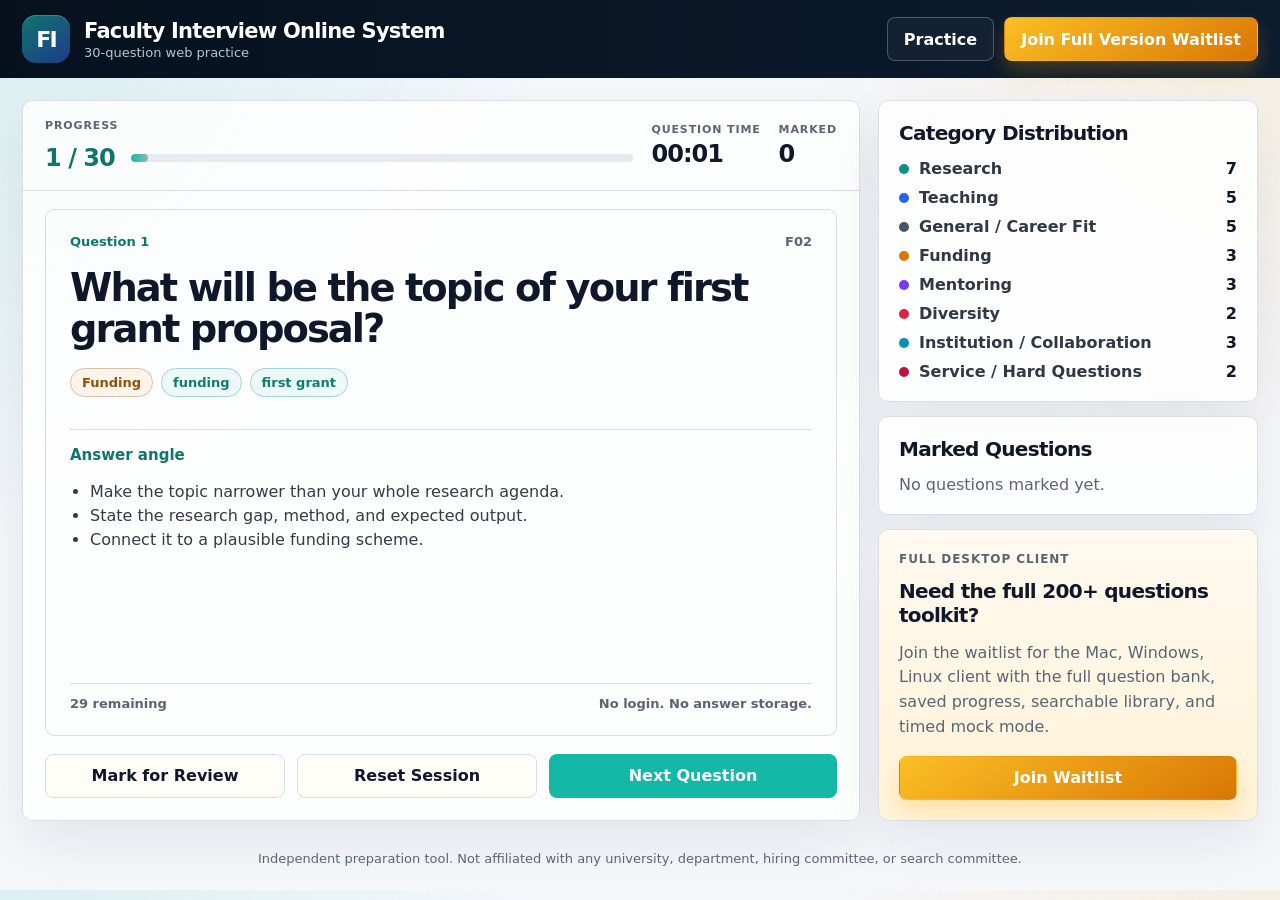
==== index.html @ 975f3d57 "Update index.html" ====
<!DOCTYPE html>
<html lang="en">
<head>
  <meta charset="UTF-8">
  <meta name="viewport" content="width=device-width, initial-scale=1.0">
  <meta name="description" content="Faculty Interview Online System: a free 30-question web practice set with a waitlist for the full desktop client.">
  <title>Faculty Interview Online System</title>
  <link rel="stylesheet" href="styles.css">
  <link rel="icon" href="favicon_io/favicon.ico" sizes="any">
  <link rel="icon" type="image/png" sizes="32x32" href="favicon_io/favicon-32x32.png">
  <link rel="icon" type="image/png" sizes="16x16" href="favicon_io/favicon-16x16.png">
  <link rel="apple-touch-icon" sizes="180x180" href="favicon_io/apple-touch-icon.png">
  <link rel="manifest" href="favicon_io/site.webmanifest">
  <meta name="theme-color" content="#07111e">
</head>
<body data-page="practice">
  <header class="topbar">
    <a class="brand" href="index.html" aria-label="Faculty Interview Online System">
      <span class="brand-mark">FI</span>
      <span>
        <strong>Faculty Interview Online System</strong>
        <small>30-question web practice</small>
      </span>
    </a>
    <nav class="top-actions" aria-label="Primary navigation">
      <a class="button button-ghost" href="#practice">Practice</a>
      <a class="button button-warm" href="waitlist.html">Join Full Version Waitlist</a>
    </nav>
  </header>

  <main class="page-shell">


    <section id="practice" class="practice-layout">
      <section class="practice-card" aria-label="Current practice question">
        <div class="session-bar">
          <div class="metric progress-metric">
            <span>Progress</span>
            <strong id="progressText">1 / 30</strong>
            <div class="progress-track" aria-hidden="true">
              <div id="progressFill" class="progress-fill"></div>
            </div>
          </div>
          <div class="metric">
            <span>Question Time</span>
            <strong id="timerText">00:00</strong>
          </div>
          <div class="metric">
            <span>Marked</span>
            <strong id="markedCount">0</strong>
          </div>
        </div>

        <article class="question-panel">
          <div class="question-meta">
            <span id="questionNumber">Question 1</span>
            <span id="questionId">Q01</span>
          </div>
          <h2 id="questionText"></h2>
          <p id="questionNote" class="question-note" hidden></p>
          <div id="tagList" class="tag-list" aria-label="Question categories"></div>
          <div class="answer-angle">
            <h3>Answer angle</h3>
            <ul id="answerAngleList"></ul>
          </div>
          <div class="question-footer">
            <span id="remainingText">29 remaining</span>
            <span>No login. No answer storage.</span>
          </div>
        </article>

        <div class="practice-controls">
          <button id="reviewButton" class="button button-outline" type="button">Mark for Review</button>
          <button id="resetButton" class="button button-secondary" type="button">Reset Session</button>
          <button id="nextButton" class="button button-primary" type="button">Next Question</button>
        </div>
      </section>

      <aside class="side-stack" aria-label="Practice details">
        <section class="side-card">
          <h2>Category Distribution</h2>
          <div id="distributionList" class="distribution-list"></div>
        </section>

        <section class="side-card">
          <h2>Marked Questions</h2>
          <div id="markedList" class="marked-list">No questions marked yet.</div>
        </section>

        <section class="side-card full-card">
          <p class="eyebrow">Full desktop client</p>
          <h2>Need the full 200+ questions toolkit?</h2>
          <p>Join the waitlist for the Mac, Windows, Linux client with the full question bank, saved progress, searchable library, and timed mock mode.</p>
          <a class="button button-warm full-width" href="waitlist.html">Join Waitlist</a>
        </section>
      </aside>
    </section>
  </main>

  <footer class="footer-note">
    Independent preparation tool. Not affiliated with any university, department, hiring committee, or search committee.
  </footer>

  <script src="app.js"></script>
</body>
</html>
---- styles.css ----
:root {
  --bg: #f5f7fb;
  --surface: #ffffff;
  --panel: #ffffff;
  --ink: #0f172a;
  --muted: #5b6475;
  --line: #d9dee8;
  --nav: #07111e;
  --nav-2: #0b1c2f;
  --accent: #14b8a6;
  --accent-strong: #0f766e;
  --warm: #f59e0b;
  --warm-strong: #d97706;
  --danger: #b42318;
  --shadow: 0 22px 55px rgba(15, 23, 42, 0.08);
}

* {
  box-sizing: border-box;
}

html {
  scroll-behavior: smooth;
}

body {
  background:
    radial-gradient(circle at top left, rgba(20, 184, 166, 0.12), transparent 34rem),
    radial-gradient(circle at top right, rgba(245, 158, 11, 0.10), transparent 30rem),
    var(--bg);
  color: var(--ink);
  font-family: Inter, ui-sans-serif, system-ui, -apple-system, BlinkMacSystemFont, "Segoe UI", sans-serif;
  margin: 0;
}

a {
  color: inherit;
  text-decoration: none;
}

button,
input,
select {
  font: inherit;
}

.topbar {
  align-items: center;
  background: linear-gradient(90deg, var(--nav), var(--nav-2));
  color: #fff;
  display: flex;
  gap: 24px;
  min-height: 78px;
  padding: 12px 22px;
  position: sticky;
  top: 0;
  z-index: 10;
}

.brand {
  align-items: center;
  display: inline-flex;
  gap: 14px;
  min-width: 0;
}

.brand-mark {
  width: 48px;
  height: 48px;
  border-radius: 14px;
  background: linear-gradient(145deg, #0f766e, #1e3a8a);
  color: #ffffff;
  display: inline-flex;
  align-items: center;
  justify-content: center;
  font-weight: 900;
  font-size: 22px;
  letter-spacing: -0.08em;
  box-shadow: inset 0 1px 0 rgba(255,255,255,0.18);
}



.brand strong {
  display: block;
  font-size: 21px;
  letter-spacing: -0.035em;
}

.brand small {
  color: #b7c7d1;
  display: block;
  font-size: 13px;
  margin-top: 2px;
}

.top-actions {
  align-items: center;
  display: flex;
  gap: 10px;
  margin-left: auto;
}

.button {
  align-items: center;
  border: 1px solid transparent;
  border-radius: 8px;
  cursor: pointer;
  display: inline-flex;
  font-weight: 850;
  justify-content: center;
  min-height: 44px;
  padding: 10px 16px;
}

.button-primary {
  background: var(--accent);
  color: #fff;
}

.button-primary:hover {
  background: var(--accent-strong);
}

.button-warm {
  background: linear-gradient(145deg, #fbbf24, var(--warm-strong));
  box-shadow: 0 10px 20px rgba(245, 158, 11, 0.24);
  color: #fff;
}

.button-warm:hover {
  background: linear-gradient(145deg, #f59e0b, #b45309);
}

.button-outline,
.button-secondary {
  background: #fffdf8;
  border-color: var(--line);
  color: var(--ink);
}

.button-ghost {
  background: rgba(255, 255, 255, 0.04);
  border-color: rgba(255, 255, 255, 0.24);
  color: #fff;
}

.button:disabled {
  cursor: default;
  opacity: 0.52;
}

.full-width {
  width: 100%;
}

.page-shell {
  margin: 0 auto;
  max-width: 1480px;
  padding: 22px;
}

.hero-strip,
.practice-card,
.side-card,
.waitlist-hero,
.feature-card {
  background: rgba(255, 255, 255, 0.86);
  border: 1px solid var(--line);
  border-radius: 10px;
  box-shadow: var(--shadow);
}

.hero-strip {
  align-items: end;
  display: grid;
  gap: 20px;
  grid-template-columns: minmax(0, 1fr) auto;
  margin-bottom: 18px;
  padding: 28px;
}

.eyebrow {
  color: var(--warm-strong);
  display: block;
  font-size: 12px;
  font-weight: 900;
  letter-spacing: 0.08em;
  margin: 0 0 10px;
  text-transform: uppercase;
}

h1,
h2,
h3,
p {
  margin-top: 0;
}

.hero-strip h1,
.waitlist-hero h1 {
  font-size: clamp(34px, 4vw, 58px);
  letter-spacing: -0.055em;
  line-height: 1;
  margin-bottom: 14px;
}

.hero-strip p,
.waitlist-hero p,
.side-card p,
.feature-card p {
  color: var(--muted);
  line-height: 1.55;
}

.practice-layout {
  display: grid;
  gap: 18px;
  grid-template-columns: minmax(0, 1fr) 380px;
}

.practice-card {
  display: grid;
  grid-template-rows: auto minmax(420px, 1fr) auto;
  min-height: 610px;
  overflow: hidden;
}

.session-bar {
  align-items: center;
  border-bottom: 1px solid var(--line);
  display: grid;
  gap: 18px;
  grid-template-columns: minmax(260px, 1fr) auto auto;
  padding: 18px 22px;
}

.metric span {
  color: var(--muted);
  display: block;
  font-size: 11px;
  font-weight: 900;
  letter-spacing: 0.08em;
  margin-bottom: 4px;
  text-transform: uppercase;
}

.metric strong {
  display: block;
  font-size: 24px;
  letter-spacing: -0.04em;
}

.progress-metric {
  display: grid;
  gap: 8px 16px;
  grid-template-columns: auto minmax(120px, 1fr);
}

.progress-metric span {
  grid-column: 1 / -1;
}

.progress-metric strong {
  color: var(--accent-strong);
}

.progress-track {
  align-self: center;
  background: #e6eaf1;
  border-radius: 999px;
  height: 8px;
  overflow: hidden;
}

.progress-fill {
  background: linear-gradient(90deg, var(--accent), #8fb8b2);
  border-radius: inherit;
  height: 100%;
  width: 0;
}

.question-panel {
  border: 1px solid var(--line);
  border-radius: 9px;
  display: grid;
  grid-template-rows: auto auto auto minmax(0, 1fr) auto;
  margin: 18px 22px;
  min-height: 0;
  padding: 24px;
}

.question-meta,
.question-footer {
  align-items: center;
  color: var(--muted);
  display: flex;
  font-size: 13px;
  font-weight: 800;
  gap: 12px;
  justify-content: space-between;
}

.question-meta span:first-child {
  color: var(--accent-strong);
}

.question-panel h2 {
  font-size: clamp(28px, 3vw, 42px);
  letter-spacing: -0.05em;
  line-height: 1.08;
  margin: 18px 0;
}

.question-note {
  background: #fff7e6;
  border-left: 4px solid var(--warm);
  border-radius: 6px;
  color: #7b4c18;
  padding: 10px 12px;
}

.tag-list {
  display: flex;
  flex-wrap: wrap;
  gap: 8px;
  margin-bottom: 18px;
}

.tag-chip {
  --chip-color: var(--accent);
  background: color-mix(in srgb, var(--chip-color) 8%, white);
  border: 1px solid color-mix(in srgb, var(--chip-color) 28%, var(--line));
  border-radius: 999px;
  color: color-mix(in srgb, var(--chip-color) 68%, black);
  font-size: 13px;
  font-weight: 800;
  padding: 6px 11px;
}

.answer-angle {
  border-top: 1px solid var(--line);
  margin-top: 14px;
  padding-top: 16px;
}

.answer-angle h3 {
  color: var(--accent-strong);
  font-size: 15px;
  margin-bottom: 8px;
}

.answer-angle ul {
  color: #343b46;
  line-height: 1.5;
  margin-bottom: 0;
  padding-left: 20px;
}

.question-footer {
  border-top: 1px solid var(--line);
  padding-top: 12px;
}

.practice-controls {
  display: grid;
  gap: 12px;
  grid-template-columns: 1fr 1fr 1.2fr;
  padding: 0 22px 22px;
}

.side-stack {
  display: grid;
  gap: 14px;
}

.side-card {
  padding: 20px;
}

.side-card h2,
.feature-card h2 {
  font-size: 20px;
  letter-spacing: -0.035em;
  margin-bottom: 14px;
}

.distribution-list {
  display: grid;
  gap: 10px;
}

.distribution-row {
  align-items: center;
  display: grid;
  gap: 10px;
  grid-template-columns: 10px minmax(0, 1fr) auto;
}

.category-dot {
  background: var(--category-color);
  border-radius: 999px;
  height: 10px;
  width: 10px;
}

.distribution-row span:nth-child(2) {
  color: #303846;
  font-weight: 750;
}

.marked-list {
  color: var(--muted);
  display: grid;
  gap: 8px;
}

.marked-item {
  background: #fff;
  border: 1px solid var(--line);
  border-radius: 8px;
  padding: 10px;
}

.marked-item strong {
  color: var(--accent-strong);
  display: block;
  margin-bottom: 4px;
}

.full-card {
  background: linear-gradient(180deg, #fffaf0, #fff3d8);
}

.waitlist-hero {
  display: grid;
  gap: 28px;
  grid-template-columns: minmax(0, 1fr) 390px;
  padding: 34px;
}

.waitlist-form {
  align-self: start;
  background: #fffaf0;
  border: 1px solid var(--line);
  border-radius: 10px;
  display: grid;
  gap: 14px;
  padding: 18px;
}

.waitlist-form strong {
  display: block;
  font-size: 22px;
  letter-spacing: -0.035em;
}

.waitlist-form p {
  color: var(--muted);
  line-height: 1.5;
  margin-bottom: 0;
}

.form-status {
  color: var(--accent-strong);
  font-weight: 800;
  margin: 0;
  min-height: 20px;
}

.feature-grid {
  display: grid;
  gap: 16px;
  grid-template-columns: repeat(4, minmax(0, 1fr));
  margin-top: 18px;
}

.feature-card {
  padding: 22px;
}

.feature-card span {
  color: var(--warm-strong);
  display: block;
  font-weight: 900;
  margin-bottom: 20px;
}

.footer-note {
  color: var(--muted);
  font-size: 13px;
  padding: 8px 22px 24px;
  text-align: center;
}

.waitlist-page {
  background:
    radial-gradient(circle at 3% 50%, rgba(20, 184, 166, 0.10), transparent 13rem),
    radial-gradient(circle at 97% 12%, rgba(20, 184, 166, 0.10), transparent 13rem),
    #f8fbfd;
  border-radius: 0 0 22px 22px;
  min-height: 100vh;
  overflow: hidden;
}

.waitlist-shell {
  margin: 0 auto;
  max-width: 1320px;
  padding: 52px clamp(22px, 5vw, 66px) 42px;
  position: relative;
}

.waitlist-landing-hero {
  display: grid;
  justify-items: center;
  padding: 8px 0 38px;
  position: relative;
  text-align: center;
}

.hero-dot-field {
  background-image: radial-gradient(rgba(71, 85, 105, 0.22) 1px, transparent 1px);
  background-size: 14px 14px;
  height: 112px;
  opacity: 0.65;
  pointer-events: none;
  position: absolute;
  width: 150px;
}

.hero-dot-left {
  left: 0;
  top: 8px;
}

.hero-dot-right {
  bottom: 36px;
  right: 50px;
}

.hero-glow {
  background: rgba(20, 184, 166, 0.10);
  border-radius: 999px;
  filter: blur(1px);
  pointer-events: none;
  position: absolute;
}

.hero-glow-left {
  height: 260px;
  left: -140px;
  top: 180px;
  width: 260px;
}

.hero-glow-right {
  height: 270px;
  right: -150px;
  top: -92px;
  width: 270px;
}

.client-badge {
  align-items: center;
  background: rgba(20, 184, 166, 0.12);
  border-radius: 999px;
  color: var(--accent-strong);
  display: inline-flex;
  font-weight: 900;
  gap: 10px;
  margin-bottom: 22px;
  padding: 10px 20px;
}

.client-badge .bi {
  font-size: 20px;
  line-height: 1;
}

.waitlist-landing-hero h1 {
  font-size: clamp(42px, 6vw, 76px);
  letter-spacing: -0.065em;
  line-height: 0.98;
  margin: 0 auto 24px;
  max-width: 780px;
}

.waitlist-landing-hero p {
  color: #283449;
  font-size: 20px;
  line-height: 1.45;
  margin: 0 auto 30px;
  max-width: 650px;
}

.hero-cta {
  font-size: 22px;
  min-height: 64px;
  min-width: 340px;
}

.trust-row {
  align-items: center;
  color: #435069;
  display: flex;
  flex-wrap: wrap;
  font-weight: 750;
  gap: 0;
  justify-content: center;
  margin-top: 24px;
}

.trust-row span {
  align-items: center;
  display: inline-flex;
  gap: 9px;
  padding: 0 24px;
}

.trust-row .bi {
  font-size: 18px;
}

.trust-row span + span {
  border-left: 1px solid #cfd6e3;
}

.waitlist-feature-grid {
  display: grid;
  gap: 18px;
  grid-template-columns: repeat(4, minmax(0, 1fr));
  margin-top: 8px;
}

.waitlist-feature-card {
  background: rgba(255, 255, 255, 0.92);
  border: 1px solid #edf1f5;
  border-radius: 12px;
  box-shadow: 0 18px 38px rgba(15, 23, 42, 0.08);
  min-height: 230px;
  padding: 26px;
}

.feature-icon {
  align-items: center;
  border-radius: 999px;
  display: inline-flex;
  font-size: 34px;
  font-weight: 900;
  height: 66px;
  justify-content: center;
  margin-bottom: 22px;
  width: 66px;
}

.feature-icon .bi,
.price-badge .bi {
  line-height: 1;
}

.feature-icon.teal {
  background: rgba(20, 184, 166, 0.12);
  color: #0694a2;
}

.feature-icon.gold {
  background: rgba(245, 158, 11, 0.16);
  color: #d97706;
}

.waitlist-feature-card h2 {
  font-size: 21px;
  letter-spacing: -0.035em;
  margin-bottom: 28px;
  position: relative;
}

.waitlist-feature-card h2::after {
  background: var(--accent);
  bottom: -13px;
  content: "";
  height: 2px;
  left: 0;
  position: absolute;
  width: 34px;
}

.waitlist-feature-card p {
  color: #283449;
  font-size: 17px;
  line-height: 1.45;
  margin: 0;
}

.early-access-band {
  align-items: center;
  background: linear-gradient(135deg, #fffaf0, #fff6e7);
  border: 1px solid rgba(245, 158, 11, 0.30);
  border-radius: 12px;
  box-shadow: 0 16px 35px rgba(217, 119, 6, 0.10);
  display: grid;
  gap: 26px;
  grid-template-columns: auto minmax(0, 1fr) minmax(220px, 300px);
  margin-top: 28px;
  padding: 28px 34px;
}

.price-badge {
  align-items: center;
  background: linear-gradient(145deg, #fbbf24, var(--warm-strong));
  border: 8px solid rgba(245, 158, 11, 0.18);
  border-radius: 999px;
  color: #fff;
  display: inline-flex;
  font-size: 36px;
  font-weight: 900;
  height: 92px;
  justify-content: center;
  width: 92px;
}

.early-access-band h2 {
  font-size: clamp(28px, 3vw, 36px);
  letter-spacing: -0.05em;
  margin-bottom: 6px;
}

.early-access-band h2 span {
  color: var(--warm-strong);
}

.early-access-band p {
  color: #344155;
  font-size: 17px;
  line-height: 1.45;
  margin: 0;
}

.price-cta {
  font-size: 20px;
  min-height: 62px;
}

@media (max-width: 980px) {
  .practice-layout,
  .waitlist-hero,
  .feature-grid,
  .hero-strip {
    grid-template-columns: 1fr;
  }

  .hero-strip {
    align-items: start;
  }

  .waitlist-feature-grid,
  .early-access-band {
    grid-template-columns: 1fr;
  }

  .price-cta,
  .hero-cta {
    width: 100%;
  }
}

@media (max-width: 720px) {
  .topbar,
  .top-actions {
    align-items: stretch;
    flex-direction: column;
  }

  .top-actions {
    margin-left: 0;
    width: 100%;
  }

  .page-shell {
    padding: 14px;
  }

  .session-bar,
  .practice-controls {
    grid-template-columns: 1fr;
  }

  .practice-card {
    display: block;
    min-height: 0;
  }

  .question-panel {
    display: block;
    min-height: 330px;
  }

  .question-panel h2 {
    font-size: 28px;
  }

  .waitlist-shell {
    padding: 34px 16px 28px;
  }

  .waitlist-landing-hero h1 {
    font-size: 42px;
  }

  .waitlist-landing-hero p {
    font-size: 18px;
  }

  .trust-row {
    align-items: stretch;
    flex-direction: column;
    gap: 10px;
  }

  .trust-row span {
    padding: 0;
  }

  .trust-row span + span {
    border-left: 0;
  }

  .early-access-band {
    padding: 22px;
  }
}
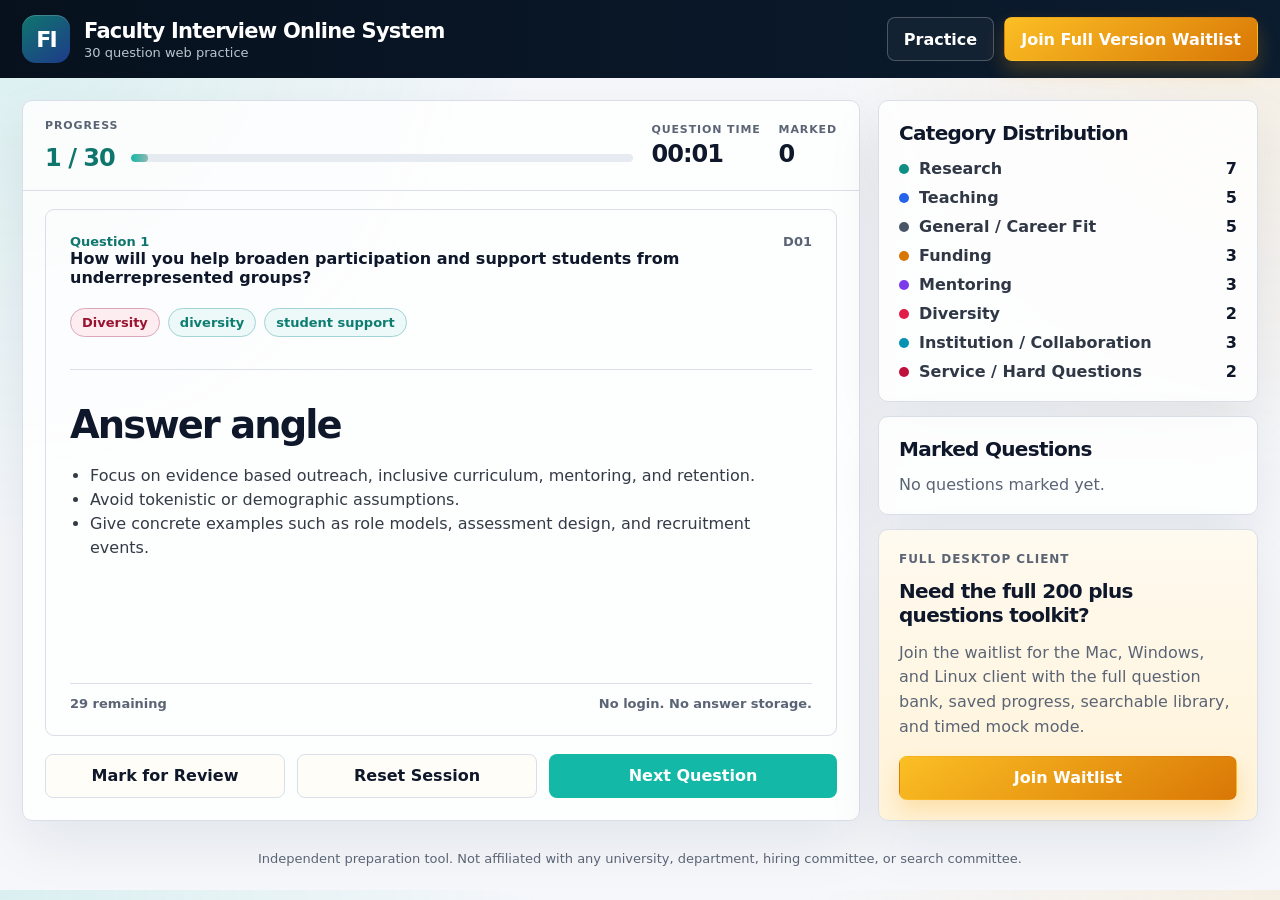
==== commit 7b9fd9e3: "update" ====
--- a/index.html
+++ b/index.html
@@ -3,34 +3,80 @@
 <head>
   <meta charset="UTF-8">
   <meta name="viewport" content="width=device-width, initial-scale=1.0">
-  <meta name="description" content="Faculty Interview Online System: a free 30-question web practice set with a waitlist for the full desktop client.">
-  <title>Faculty Interview Online System</title>
+
+  <title>Faculty Interview Practice Software | Academic Interview Client</title>
+  <meta name="description" content="Faculty interview practice software for PhD students, postdocs, lecturers, and assistant professor candidates. Practice academic interview questions with timed sessions, answer angles, question banks, and local progress tracking.">
+  <link rel="canonical" href="https://facultyinterview.app/">
+
+  <meta property="og:title" content="Faculty Interview Practice Software">
+  <meta property="og:description" content="Practice faculty interview questions with timed sessions, answer angles, question banks, and local progress tracking.">
+  <meta property="og:type" content="website">
+  <meta property="og:url" content="https://facultyinterview.app/">
+  <meta property="og:image" content="https://facultyinterview.app/preview.png">
+
+  <meta name="twitter:card" content="summary_large_image">
+  <meta name="twitter:title" content="Faculty Interview Practice Software">
+  <meta name="twitter:description" content="Academic interview preparation software for PhD students, postdocs, lecturers, and assistant professor candidates.">
+  <meta name="twitter:image" content="https://facultyinterview.app/preview.png">
+
   <link rel="stylesheet" href="styles.css">
+
   <link rel="icon" href="favicon_io/favicon.ico" sizes="any">
   <link rel="icon" type="image/png" sizes="32x32" href="favicon_io/favicon-32x32.png">
   <link rel="icon" type="image/png" sizes="16x16" href="favicon_io/favicon-16x16.png">
   <link rel="apple-touch-icon" sizes="180x180" href="favicon_io/apple-touch-icon.png">
   <link rel="manifest" href="favicon_io/site.webmanifest">
   <meta name="theme-color" content="#07111e">
+
+  <script type="application/ld+json">
+  {
+    "@context": "https://schema.org",
+    "@type": "SoftwareApplication",
+    "name": "Faculty Interview Client",
+    "applicationCategory": "EducationalApplication",
+    "operatingSystem": "Web, macOS, Windows",
+    "description": "Faculty interview practice software for academic job candidates, including timed practice sessions, interview questions, answer angles, and local progress tracking.",
+    "url": "https://facultyinterview.app/",
+    "offers": {
+      "@type": "Offer",
+      "price": "19.90",
+      "priceCurrency": "USD"
+    }
+  }
+  </script>
+
+  <script async src="https://www.googletagmanager.com/gtag/js?id=G-M27YB79J05"></script>
+  <script>
+    window.dataLayer = window.dataLayer || [];
+    function gtag(){dataLayer.push(arguments);}
+    gtag('js', new Date());
+    gtag('config', 'G-M27YB79J05');
+  </script>
 </head>
+
 <body data-page="practice">
   <header class="topbar">
     <a class="brand" href="index.html" aria-label="Faculty Interview Online System">
       <span class="brand-mark">FI</span>
       <span>
         <strong>Faculty Interview Online System</strong>
-        <small>30-question web practice</small>
+        <small>30 question web practice</small>
       </span>
     </a>
+
     <nav class="top-actions" aria-label="Primary navigation">
       <a class="button button-ghost" href="#practice">Practice</a>
-      <a class="button button-warm" href="waitlist.html">Join Full Version Waitlist</a>
+      <a
+        class="button button-warm"
+        onclick="gtag('event', 'join_waitlist_click', { event_category: 'waitlist', event_label: 'top_navigation' });"
+        href="waitlist.html"
+      >
+        Join Full Version Waitlist
+      </a>
     </nav>
   </header>
 
   <main class="page-shell">
-
-
     <section id="practice" class="practice-layout">
       <section class="practice-card" aria-label="Current practice question">
         <div class="session-bar">
@@ -41,10 +87,12 @@
               <div id="progressFill" class="progress-fill"></div>
             </div>
           </div>
+
           <div class="metric">
             <span>Question Time</span>
             <strong id="timerText">00:00</strong>
           </div>
+
           <div class="metric">
             <span>Marked</span>
             <strong id="markedCount">0</strong>
@@ -56,13 +104,18 @@
             <span id="questionNumber">Question 1</span>
             <span id="questionId">Q01</span>
           </div>
-          <h2 id="questionText"></h2>
+
+          <h1 id="questionText">Faculty Interview Practice Software for Academic Job Candidates</h1>
+
           <p id="questionNote" class="question-note" hidden></p>
+
           <div id="tagList" class="tag-list" aria-label="Question categories"></div>
+
           <div class="answer-angle">
-            <h3>Answer angle</h3>
+            <h2>Answer angle</h2>
             <ul id="answerAngleList"></ul>
           </div>
+
           <div class="question-footer">
             <span id="remainingText">29 remaining</span>
             <span>No login. No answer storage.</span>
@@ -89,12 +142,22 @@
 
         <section class="side-card full-card">
           <p class="eyebrow">Full desktop client</p>
-          <h2>Need the full 200+ questions toolkit?</h2>
-          <p>Join the waitlist for the Mac, Windows, Linux client with the full question bank, saved progress, searchable library, and timed mock mode.</p>
-          <a class="button button-warm full-width" href="waitlist.html">Join Waitlist</a>
+          <h2>Need the full 200 plus questions toolkit?</h2>
+          <p>
+            Join the waitlist for the Mac, Windows, and Linux client with the full question bank, saved progress, searchable library, and timed mock mode.
+          </p>
+          <a
+            class="button button-warm full-width"
+            onclick="gtag('event', 'join_waitlist_click', { event_category: 'waitlist', event_label: 'side_card' });"
+            href="waitlist.html"
+          >
+            Join Waitlist
+          </a>
         </section>
       </aside>
     </section>
+
+    
   </main>
 
   <footer class="footer-note">
@@ -103,4 +166,4 @@
 
   <script src="app.js"></script>
 </body>
-</html>
+</html>
--- a/styles.css
+++ b/styles.css
@@ -79,7 +79,30 @@
   box-shadow: inset 0 1px 0 rgba(255,255,255,0.18);
 }
 
-
+.seo-hero {
+  background: rgba(255, 255, 255, 0.86);
+  border: 1px solid var(--line);
+  border-radius: 10px;
+  box-shadow: var(--shadow);
+  margin-bottom: 18px;
+  padding: 22px 26px;
+}
+
+.seo-hero h1 {
+  font-size: clamp(28px, 3.2vw, 44px);
+  letter-spacing: -0.055em;
+  line-height: 1.05;
+  margin: 0 0 10px;
+  max-width: 920px;
+}
+
+.seo-hero p {
+  color: var(--muted);
+  font-size: 17px;
+  line-height: 1.5;
+  margin: 0;
+  max-width: 880px;
+}
 
 .brand strong {
   display: block;
@@ -829,3 +852,65 @@
     padding: 22px;
   }
 }
+
+.faq-section {
+  margin-top: 34px;
+}
+
+.faq-header {
+  margin: 0 auto 18px;
+  max-width: 760px;
+  text-align: center;
+}
+
+.faq-header h2 {
+  font-size: clamp(30px, 4vw, 46px);
+  letter-spacing: -0.055em;
+  line-height: 1.05;
+  margin-bottom: 12px;
+}
+
+.faq-header p {
+  color: var(--muted);
+  font-size: 17px;
+  line-height: 1.5;
+  margin: 0 auto;
+}
+
+.faq-grid {
+  display: grid;
+  gap: 16px;
+  grid-template-columns: repeat(2, minmax(0, 1fr));
+}
+
+.faq-card {
+  background: rgba(255, 255, 255, 0.92);
+  border: 1px solid #edf1f5;
+  border-radius: 12px;
+  box-shadow: 0 14px 30px rgba(15, 23, 42, 0.06);
+  padding: 22px;
+}
+
+.faq-card h3 {
+  font-size: 19px;
+  letter-spacing: -0.035em;
+  line-height: 1.2;
+  margin-bottom: 10px;
+}
+
+.faq-card p {
+  color: #344155;
+  font-size: 16px;
+  line-height: 1.5;
+  margin: 0;
+}
+
+@media (max-width: 720px) {
+  .faq-grid {
+    grid-template-columns: 1fr;
+  }
+
+  .faq-header {
+    text-align: left;
+  }
+}
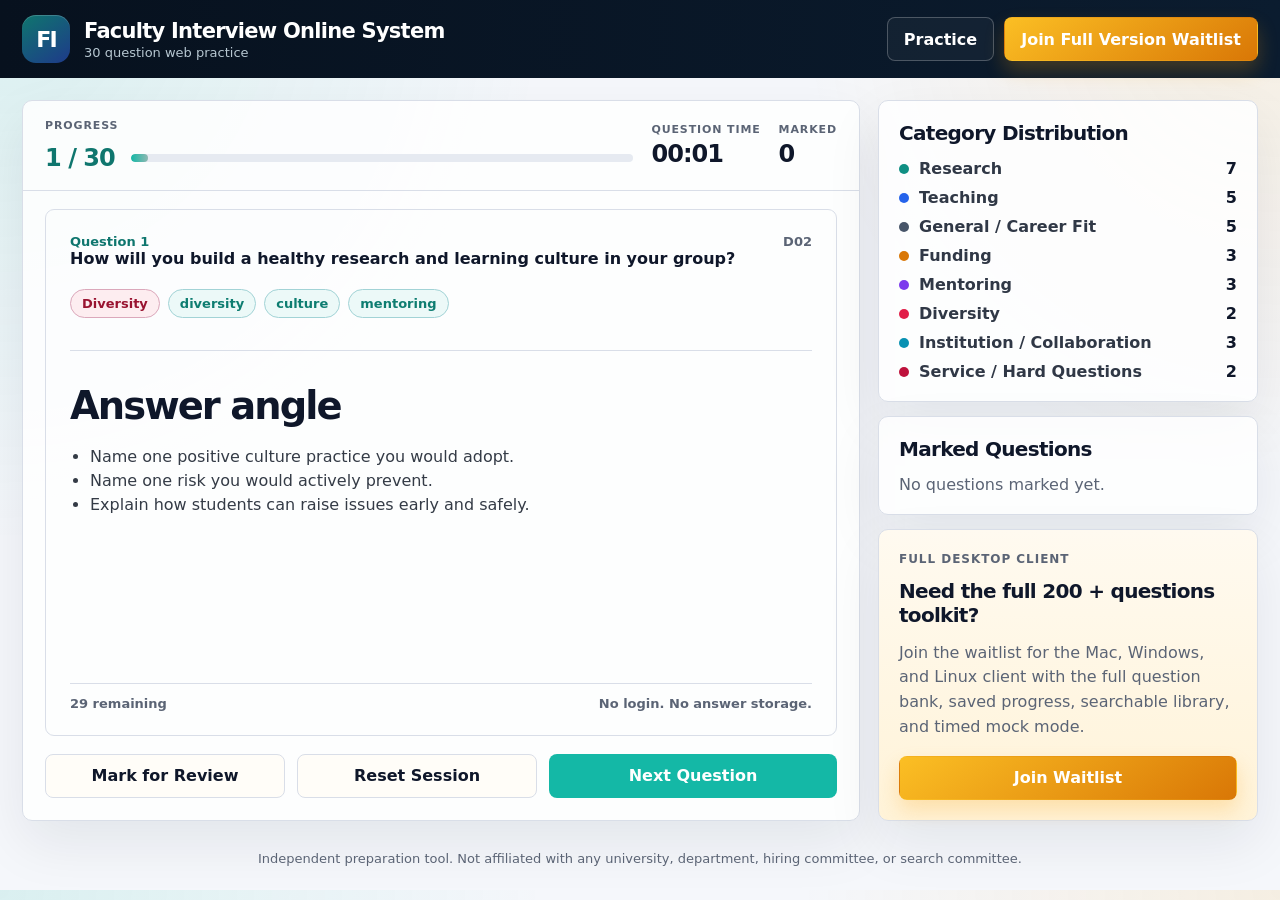
==== commit 497d6691: "Update index.html" ====
--- a/index.html
+++ b/index.html
@@ -142,7 +142,7 @@
 
         <section class="side-card full-card">
           <p class="eyebrow">Full desktop client</p>
-          <h2>Need the full 200 plus questions toolkit?</h2>
+          <h2>Need the full 200 + questions toolkit?</h2>
           <p>
             Join the waitlist for the Mac, Windows, and Linux client with the full question bank, saved progress, searchable library, and timed mock mode.
           </p>
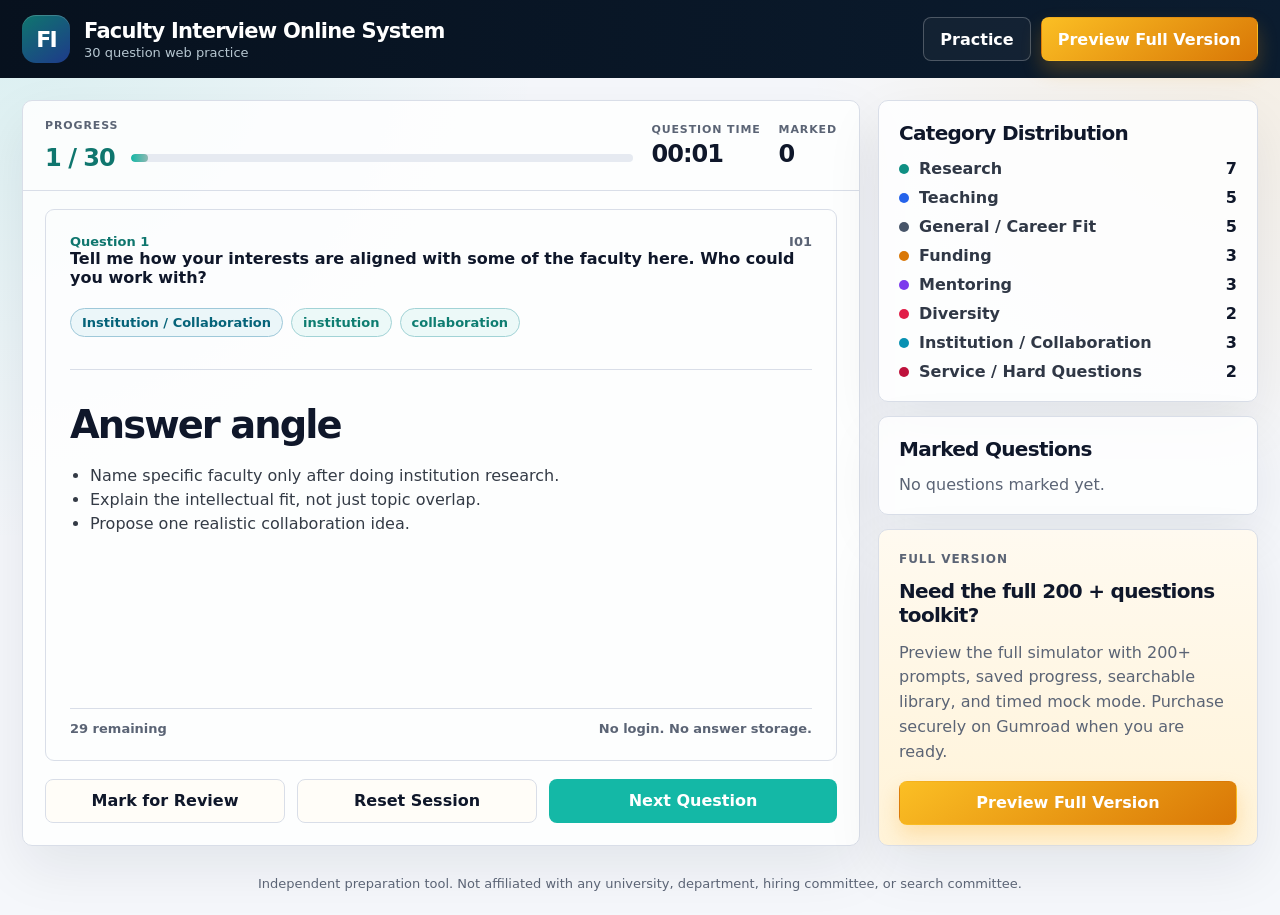
==== commit 871114c6: "upload link to full version" ====
--- a/index.html
+++ b/index.html
@@ -4,12 +4,12 @@
   <meta charset="UTF-8">
   <meta name="viewport" content="width=device-width, initial-scale=1.0">
 
-  <title>Faculty Interview Practice Software | Academic Interview Client</title>
-  <meta name="description" content="Faculty interview practice software for PhD students, postdocs, lecturers, and assistant professor candidates. Practice academic interview questions with timed sessions, answer angles, question banks, and local progress tracking.">
+  <title>Faculty Interview Practice Software | Faculty Interview Simulator</title>
+  <meta name="description" content="Faculty interview practice software for PhD students, postdocs, lecturers, and assistant professor candidates. Practice academic interview prompts with timed sessions, answer angles, prompt libraries, and progress tracking.">
   <link rel="canonical" href="https://facultyinterview.app/">
 
   <meta property="og:title" content="Faculty Interview Practice Software">
-  <meta property="og:description" content="Practice faculty interview questions with timed sessions, answer angles, question banks, and local progress tracking.">
+  <meta property="og:description" content="Practice faculty interview prompts with timed sessions, answer angles, prompt libraries, and progress tracking.">
   <meta property="og:type" content="website">
   <meta property="og:url" content="https://facultyinterview.app/">
   <meta property="og:image" content="https://facultyinterview.app/preview.png">
@@ -32,10 +32,10 @@
   {
     "@context": "https://schema.org",
     "@type": "SoftwareApplication",
-    "name": "Faculty Interview Client",
+    "name": "Faculty Interview Simulator",
     "applicationCategory": "EducationalApplication",
     "operatingSystem": "Web, macOS, Windows",
-    "description": "Faculty interview practice software for academic job candidates, including timed practice sessions, interview questions, answer angles, and local progress tracking.",
+    "description": "Faculty interview practice software for academic job candidates, including timed practice sessions, interview prompts, answer angles, and progress tracking.",
     "url": "https://facultyinterview.app/",
     "offers": {
       "@type": "Offer",
@@ -68,10 +68,10 @@
       <a class="button button-ghost" href="#practice">Practice</a>
       <a
         class="button button-warm"
-        onclick="gtag('event', 'join_waitlist_click', { event_category: 'waitlist', event_label: 'top_navigation' });"
+        onclick="gtag('event', 'buy_full_version_click', { event_category: 'purchase', event_label: 'top_navigation' });"
         href="waitlist.html"
       >
-        Join Full Version Waitlist
+        Preview Full Version
       </a>
     </nav>
   </header>
@@ -141,17 +141,17 @@
         </section>
 
         <section class="side-card full-card">
-          <p class="eyebrow">Full desktop client</p>
+          <p class="eyebrow">Full version</p>
           <h2>Need the full 200 + questions toolkit?</h2>
           <p>
-            Join the waitlist for the Mac, Windows, and Linux client with the full question bank, saved progress, searchable library, and timed mock mode.
+            Preview the full simulator with 200+ prompts, saved progress, searchable library, and timed mock mode. Purchase securely on Gumroad when you are ready.
           </p>
           <a
             class="button button-warm full-width"
-            onclick="gtag('event', 'join_waitlist_click', { event_category: 'waitlist', event_label: 'side_card' });"
+            onclick="gtag('event', 'buy_full_version_click', { event_category: 'purchase', event_label: 'side_card' });"
             href="waitlist.html"
           >
-            Join Waitlist
+            Preview Full Version
           </a>
         </section>
       </aside>
@@ -166,4 +166,4 @@
 
   <script src="app.js"></script>
 </body>
-</html>+</html>
--- a/styles.css
+++ b/styles.css
@@ -715,6 +715,78 @@
   margin: 0;
 }
 
+.product-preview-section {
+  margin-top: 30px;
+}
+
+.preview-copy {
+  align-items: end;
+  display: grid;
+  gap: 24px;
+  grid-template-columns: minmax(0, 0.75fr) minmax(280px, 0.55fr);
+  margin-bottom: 18px;
+}
+
+.preview-copy h2 {
+  font-size: clamp(30px, 4vw, 46px);
+  letter-spacing: -0.055em;
+  margin: 0;
+}
+
+.preview-copy p {
+  color: #344155;
+  font-size: 17px;
+  line-height: 1.5;
+  margin: 0;
+}
+
+.preview-showcase {
+  display: grid;
+  gap: 18px;
+  grid-template-columns: minmax(0, 1.35fr) minmax(300px, 0.65fr);
+}
+
+.preview-showcase figure {
+  margin: 0;
+}
+
+.preview-main,
+.preview-thumbs figure {
+  background: rgba(255, 255, 255, 0.94);
+  border: 1px solid #edf1f5;
+  border-radius: 14px;
+  box-shadow: 0 20px 45px rgba(15, 23, 42, 0.10);
+  overflow: hidden;
+}
+
+.preview-main img,
+.preview-thumbs img {
+  display: block;
+  height: auto;
+  width: 100%;
+}
+
+.preview-main figcaption,
+.preview-thumbs figcaption {
+  color: #344155;
+  font-weight: 850;
+  padding: 14px 18px 16px;
+}
+
+.preview-thumbs {
+  display: grid;
+  gap: 14px;
+}
+
+.preview-thumbs figure {
+  box-shadow: 0 14px 28px rgba(15, 23, 42, 0.08);
+}
+
+.preview-thumbs figcaption {
+  font-size: 14px;
+  padding: 10px 14px 12px;
+}
+
 .early-access-band {
   align-items: center;
   background: linear-gradient(135deg, #fffaf0, #fff6e7);
@@ -777,6 +849,8 @@
   }
 
   .waitlist-feature-grid,
+  .preview-copy,
+  .preview-showcase,
   .early-access-band {
     grid-template-columns: 1fr;
   }
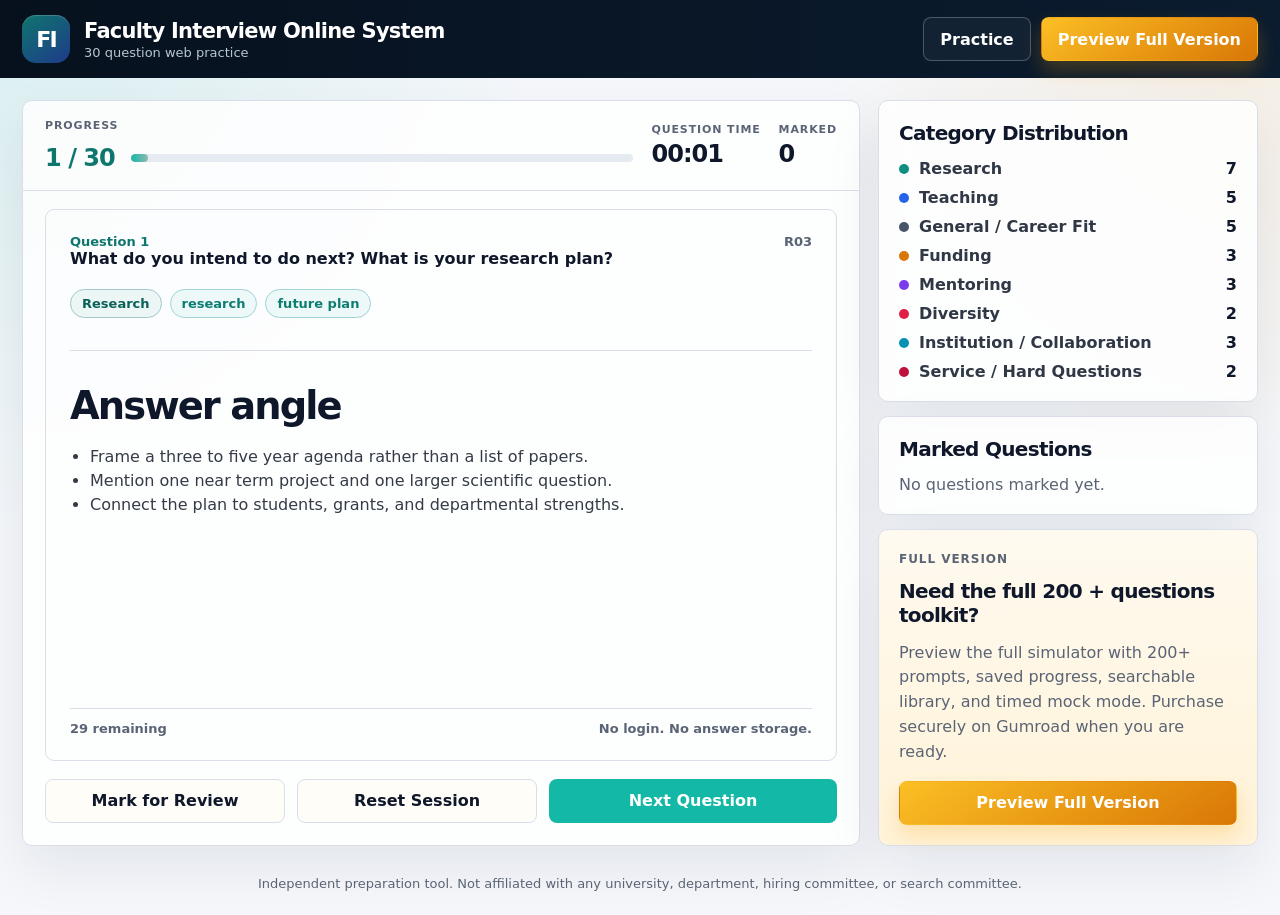
==== commit 8d2af273: "Update index.html" ====
--- a/index.html
+++ b/index.html
@@ -4,7 +4,7 @@
   <meta charset="UTF-8">
   <meta name="viewport" content="width=device-width, initial-scale=1.0">
 
-  <title>Faculty Interview Practice Software | Faculty Interview Simulator</title>
+  <title>Faculty Interview Practice Software | Faculty Interview Simulator | 30 min Online Free Mock</title>
   <meta name="description" content="Faculty interview practice software for PhD students, postdocs, lecturers, and assistant professor candidates. Practice academic interview prompts with timed sessions, answer angles, prompt libraries, and progress tracking.">
   <link rel="canonical" href="https://facultyinterview.app/">
 
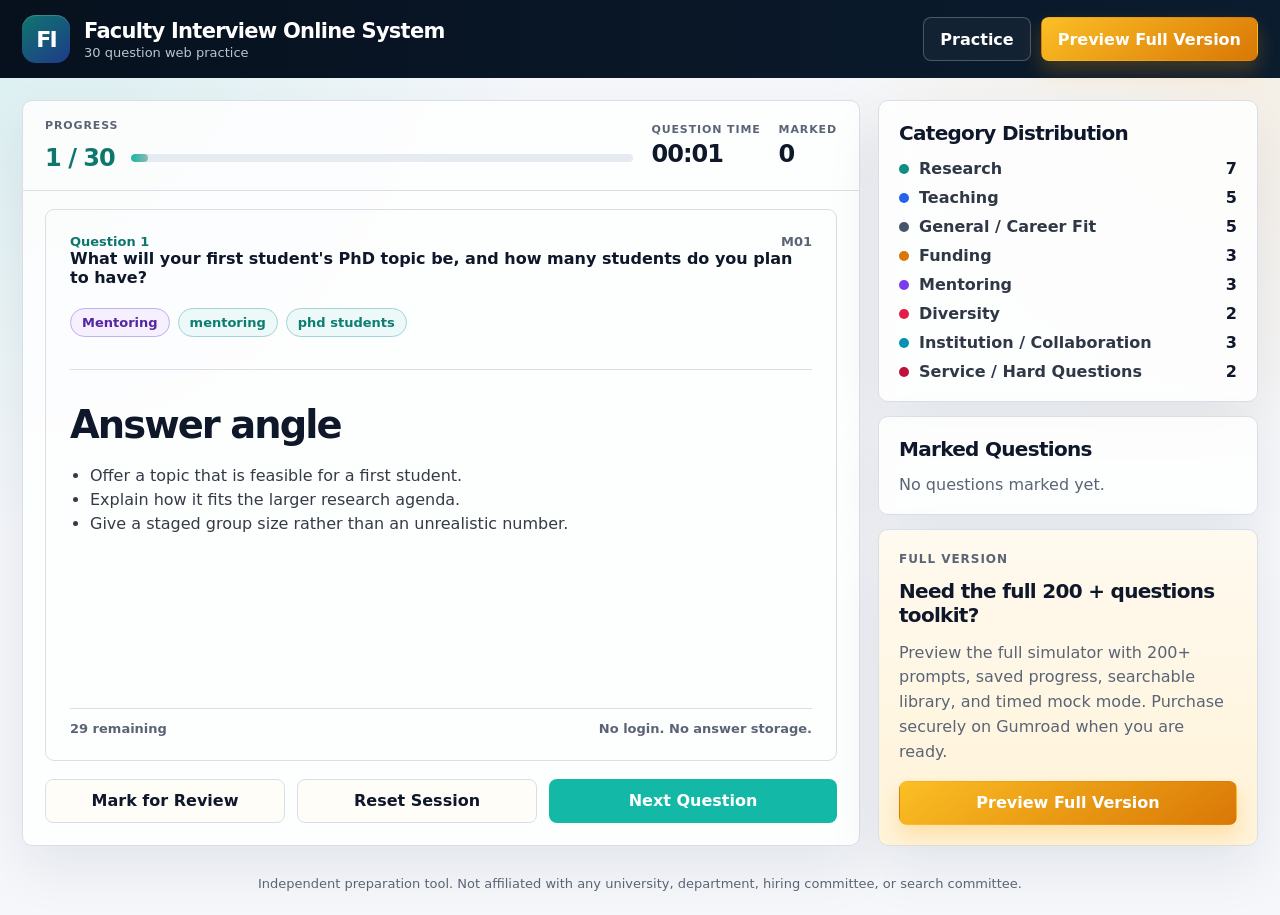
==== commit a08c6009: "update" ====
--- a/index.html
+++ b/index.html
@@ -69,7 +69,7 @@
       <a
         class="button button-warm"
         onclick="gtag('event', 'buy_full_version_click', { event_category: 'purchase', event_label: 'top_navigation' });"
-        href="waitlist.html"
+        href="preview.html"
       >
         Preview Full Version
       </a>
@@ -149,7 +149,7 @@
           <a
             class="button button-warm full-width"
             onclick="gtag('event', 'buy_full_version_click', { event_category: 'purchase', event_label: 'side_card' });"
-            href="waitlist.html"
+            href="preview.html"
           >
             Preview Full Version
           </a>
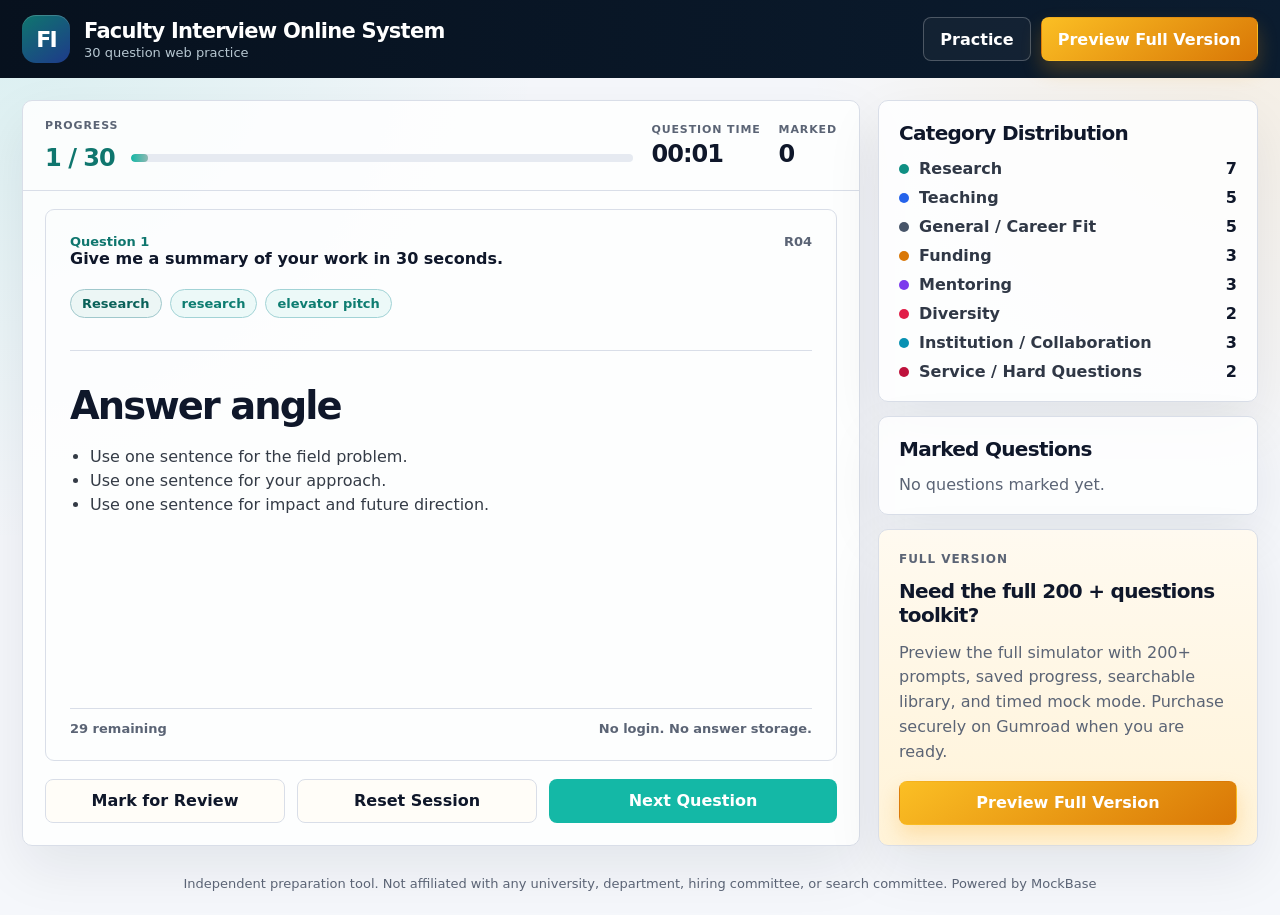
==== commit b25e25a0: "Update index.html" ====
--- a/index.html
+++ b/index.html
@@ -161,7 +161,7 @@
   </main>
 
   <footer class="footer-note">
-    Independent preparation tool. Not affiliated with any university, department, hiring committee, or search committee.
+    Independent preparation tool. Not affiliated with any university, department, hiring committee, or search committee.  Powered by <a href="https://mockbase.app/#products" target="_blank">MockBase</a>
   </footer>
 
   <script src="app.js"></script>
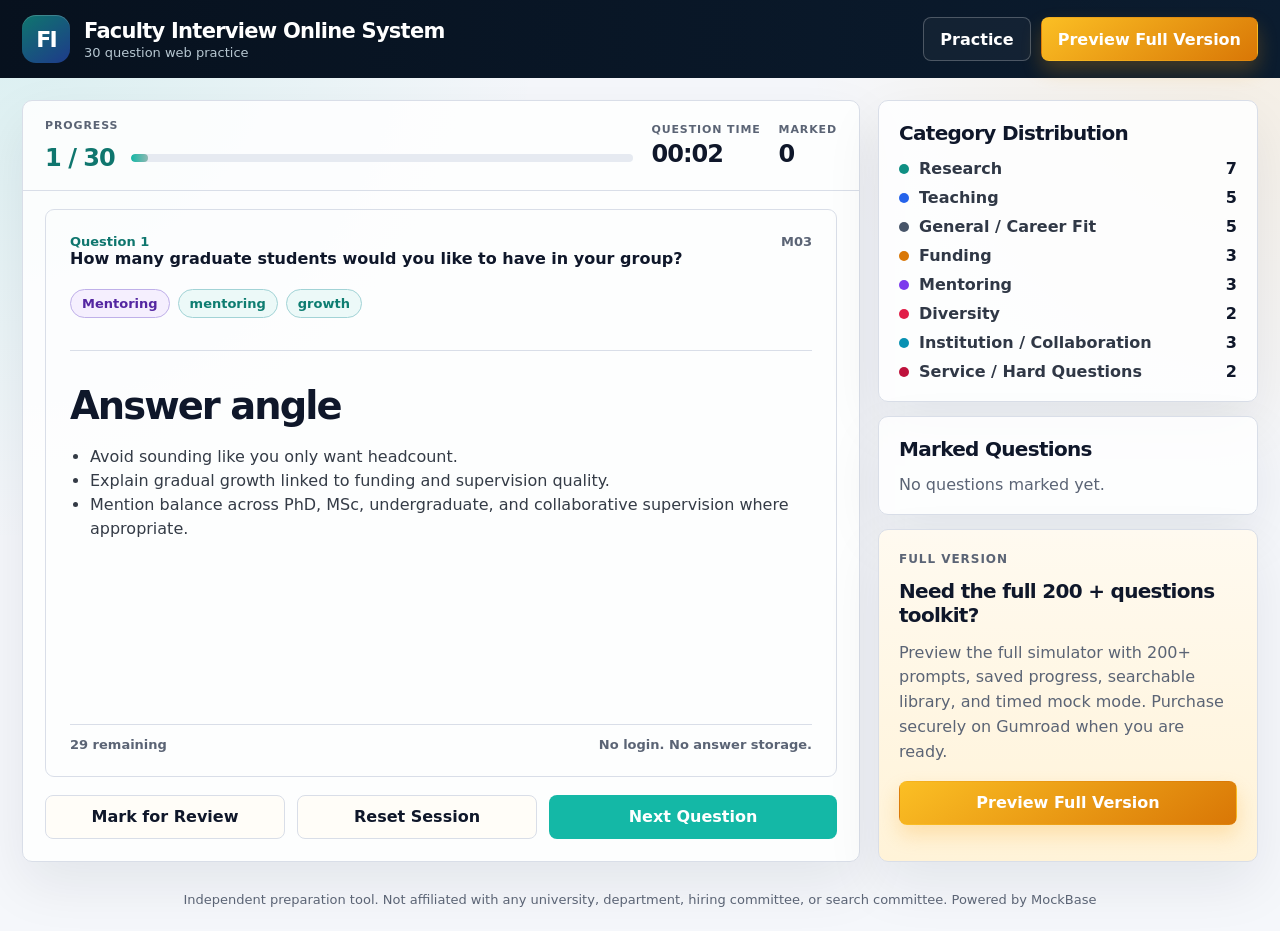
==== commit 92453101: "update" ====
--- a/index.html
+++ b/index.html
@@ -153,6 +153,8 @@
           >
             Preview Full Version
           </a>
+          <p></p>
+          <!-- AddToAny BEGIN --> <div class="a2a_kit a2a_kit_size_32 a2a_default_style"> <a class="a2a_dd" href="https://www.addtoany.com/share"></a> <a class="a2a_button_facebook"></a> <a class="a2a_button_mastodon"></a> <a class="a2a_button_email"></a> </div> <script defer src="https://static.addtoany.com/menu/page.js"></script> <!-- AddToAny END -->
         </section>
       </aside>
     </section>
